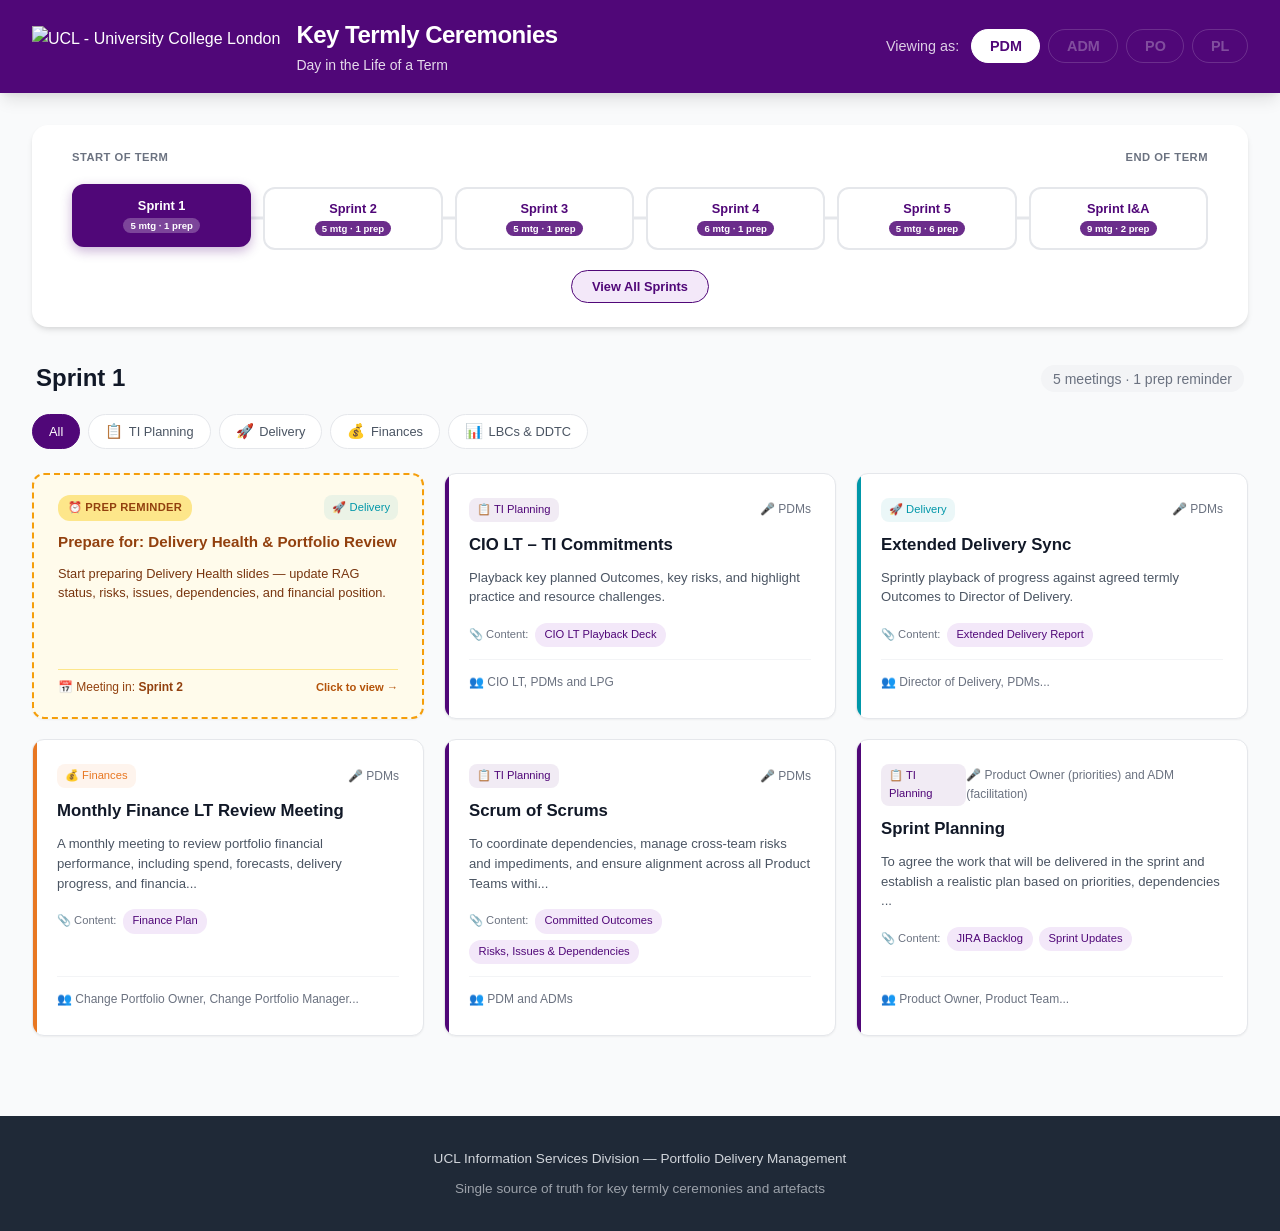
==== index.html @ 248b981a "Add files via upload" ====
<!DOCTYPE html>
<html lang="en">
<head>
    <meta charset="UTF-8">
    <meta name="viewport" content="width=device-width, initial-scale=1.0">
    <title>Key Termly Ceremonies — Day in the Life of a Term | UCL ISD</title>
    <meta name="description" content="A reference guide for Portfolio Delivery Managers at UCL, showing all key termly ceremonies, meetings, artefacts, and their schedule across sprints.">
    <link rel="stylesheet" href="styles.css">
</head>
<body>
    <!-- Skip Navigation Link (for keyboard/screen reader users) -->
    <a href="#main-content" class="skip-link">Skip to main content</a>

    <!-- Header -->
    <header class="site-header" role="banner">
        <div class="header-content">
            <div class="header-left">
                <div class="header-brand">
                    <img src="Images/ucl-logo-white.png" alt="UCL - University College London" class="ucl-logo" />
                    <div class="header-titles">
                        <h1 class="site-title">Key Termly Ceremonies</h1>
                        <p class="site-subtitle">Day in the Life of a Term</p>
                    </div>
                </div>
            </div>
            <div class="header-right">
                <nav class="persona-selector" aria-label="Role selector">
                    <span class="persona-label" id="persona-label">Viewing as:</span>
                    <div class="persona-badges" role="group" aria-labelledby="persona-label">
                        <button class="persona-badge active" data-persona="pdm" aria-pressed="true" aria-label="Portfolio Delivery Manager (active)">PDM</button>
                        <button class="persona-badge disabled" data-persona="adm" aria-disabled="true" aria-label="Agile Delivery Manager - Coming Soon" title="Coming Soon">ADM</button>
                        <button class="persona-badge disabled" data-persona="po" aria-disabled="true" aria-label="Product Owner - Coming Soon" title="Coming Soon">PO</button>
                        <button class="persona-badge disabled" data-persona="pl" aria-disabled="true" aria-label="Portfolio Lead - Coming Soon" title="Coming Soon">PL</button>
                    </div>
                </nav>
            </div>
        </div>
    </header>

    <!-- Main Content -->
    <main class="main-content" id="main-content" role="main">
        <!-- Timeline Section -->
        <section class="timeline-section" aria-label="Sprint timeline navigation">
            <p class="sr-only">Select a sprint to view its ceremonies. Each sprint card shows the number of meetings in that sprint.</p>
            <div class="timeline-header">
                <span class="timeline-label-start">Start of Term</span>
                <span class="timeline-label-end">End of Term</span>
            </div>
            <div class="timeline-track" role="toolbar" aria-label="Sprint selection">
                <div class="timeline-connector" aria-hidden="true"></div>
                <div class="timeline-cards">
                    <button class="sprint-card active" data-sprint="sprint-1" aria-label="Sprint 1, currently selected" aria-pressed="true">
                        <span class="sprint-card-name">Sprint 1</span>
                        <span class="sprint-card-count" data-sprint-count="sprint-1"></span>
                    </button>
                    <button class="sprint-card" data-sprint="sprint-2" aria-label="Sprint 2" aria-pressed="false">
                        <span class="sprint-card-name">Sprint 2</span>
                        <span class="sprint-card-count" data-sprint-count="sprint-2"></span>
                    </button>
                    <button class="sprint-card" data-sprint="sprint-3" aria-label="Sprint 3" aria-pressed="false">
                        <span class="sprint-card-name">Sprint 3</span>
                        <span class="sprint-card-count" data-sprint-count="sprint-3"></span>
                    </button>
                    <button class="sprint-card" data-sprint="sprint-4" aria-label="Sprint 4" aria-pressed="false">
                        <span class="sprint-card-name">Sprint 4</span>
                        <span class="sprint-card-count" data-sprint-count="sprint-4"></span>
                    </button>
                    <button class="sprint-card" data-sprint="sprint-5" aria-label="Sprint 5" aria-pressed="false">
                        <span class="sprint-card-name">Sprint 5</span>
                        <span class="sprint-card-count" data-sprint-count="sprint-5"></span>
                    </button>
                    <button class="sprint-card" data-sprint="sprint-6-ia" aria-label="Sprint I&A" aria-pressed="false">
                        <span class="sprint-card-name">Sprint I&A</span>
                        <span class="sprint-card-count" data-sprint-count="sprint-6-ia"></span>
                    </button>
                </div>
            </div>
            <div class="view-all-container">
                <button class="view-all-btn" id="viewAllBtn" aria-pressed="false" aria-label="View all sprints together">View All Sprints</button>
            </div>
        </section>

        <!-- Sprint Header -->
        <section class="sprint-header" id="sprintHeader" aria-live="polite">
            <h2 class="sprint-title" id="sprintTitle">Sprint 1</h2>
            <div class="sprint-meta">
                <span class="sprint-count" id="sprintCount" aria-live="polite"></span>
            </div>
        </section>

        <!-- Category Filter -->
        <section class="category-filter" aria-label="Filter meetings by category" role="toolbar">
            <button class="filter-btn active" data-category="all" aria-pressed="true">All</button>
            <button class="filter-btn" data-category="ti-planning" aria-pressed="false">
                <span class="filter-icon" aria-hidden="true">📋</span> TI Planning
            </button>
            <button class="filter-btn" data-category="delivery" aria-pressed="false">
                <span class="filter-icon" aria-hidden="true">🚀</span> Delivery
            </button>
            <button class="filter-btn" data-category="finances" aria-pressed="false">
                <span class="filter-icon" aria-hidden="true">💰</span> Finances
            </button>
            <button class="filter-btn" data-category="lbcs-ddtc" aria-pressed="false">
                <span class="filter-icon" aria-hidden="true">📊</span> LBCs & DDTC
            </button>
        </section>

        <!-- Meetings Grid -->
        <section class="meetings-grid" id="meetingsGrid" aria-label="List of ceremonies" aria-live="polite">
            <!-- Populated by JavaScript -->
        </section>

        <!-- Meeting Detail Panel (Modal) -->
        <div class="detail-overlay" id="detailOverlay" role="dialog" aria-modal="true" aria-labelledby="detailTitle">
            <div class="detail-panel" id="detailPanel">
                <button class="detail-close" id="detailClose" aria-label="Close meeting details">&times;</button>
                <div class="detail-header">
                    <span class="detail-category-badge" id="detailCategoryBadge"></span>
                    <span class="detail-sprint-badge" id="detailSprintBadge"></span>
                </div>
                <h2 class="detail-title" id="detailTitle"></h2>
                
                <div class="detail-sections">
                    <div class="detail-section">
                        <h3><span class="section-icon" aria-hidden="true">🎤</span> Presenter</h3>
                        <p id="detailPresenter"></p>
                    </div>

                    <div class="detail-section">
                        <h3><span class="section-icon" aria-hidden="true">🎯</span> Why</h3>
                        <p id="detailWhy"></p>
                        <div class="outcome-box" id="detailOutcomeBox">
                            <strong>Outcome:</strong>
                            <p id="detailOutcome"></p>
                        </div>
                    </div>

                    <div class="detail-section" id="contentSection">
                        <h3><span class="section-icon" aria-hidden="true">📎</span> Content</h3>
                        <p class="content-instructions">Click an artefact below to view its description and example screenshot.</p>
                        <div class="content-links" id="detailContent" role="group" aria-label="Artefacts for this meeting"></div>
                        <div class="content-preview" id="contentPreview" aria-live="polite"></div>
                    </div>

                    <div class="detail-section">
                        <h3><span class="section-icon" aria-hidden="true">👥</span> Who</h3>
                        <div id="detailAttendees"></div>
                    </div>
                </div>
            </div>
        </div>

        <!-- Image Lightbox (full-screen zoom) -->
        <div class="lightbox-overlay" id="lightboxOverlay" role="dialog" aria-modal="true" aria-label="Enlarged artefact image">
            <button class="lightbox-close" id="lightboxClose" aria-label="Close enlarged image">&times;</button>
            <img class="lightbox-image" id="lightboxImage" alt="" />
        </div>
    </main>

    <!-- Footer -->
    <footer class="site-footer" role="contentinfo">
        <div class="footer-content">
            <p>UCL Information Services Division — Portfolio Delivery Management</p>
            <p class="footer-note">Single source of truth for key termly ceremonies and artefacts</p>
        </div>
    </footer>

    <script src="data.js"></script>
    <script src="app.js"></script>
</body>
</html>
---- styles.css ----
/* ========== CSS VARIABLES (UCL Branding) ========== */
:root {
    --ucl-purple: #500778;
    --ucl-purple-light: #6B2D8B;
    --ucl-purple-lighter: #F3E8F9;
    --ucl-purple-bg: #FAF5FC;
    --ucl-teal: #0097A9;
    --ucl-orange: #E87722;
    --ucl-red: #8C1515;
    --ucl-green: #2E7D32;
    --white: #FFFFFF;
    --gray-50: #F9FAFB;
    --gray-100: #F3F4F6;
    --gray-200: #E5E7EB;
    --gray-300: #D1D5DB;
    --gray-400: #9CA3AF;
    --gray-500: #6B7280;
    --gray-600: #4B5563;
    --gray-700: #374151;
    --gray-800: #1F2937;
    --gray-900: #111827;
    --shadow-sm: 0 1px 2px rgba(0,0,0,0.05);
    --shadow-md: 0 4px 6px -1px rgba(0,0,0,0.1), 0 2px 4px -1px rgba(0,0,0,0.06);
    --shadow-lg: 0 10px 15px -3px rgba(0,0,0,0.1), 0 4px 6px -2px rgba(0,0,0,0.05);
    --shadow-xl: 0 20px 25px -5px rgba(0,0,0,0.1), 0 10px 10px -5px rgba(0,0,0,0.04);
    --radius-sm: 6px;
    --radius-md: 8px;
    --radius-lg: 12px;
    --radius-xl: 16px;
    --transition: 0.2s ease;
}

/* ========== RESET & BASE ========== */
*, *::before, *::after {
    box-sizing: border-box;
    margin: 0;
    padding: 0;
}

html {
    scroll-behavior: smooth;
}

body {
    font-family: -apple-system, BlinkMacSystemFont, 'Segoe UI', Roboto, 'Helvetica Neue', Arial, sans-serif;
    background: var(--gray-50);
    color: var(--gray-800);
    line-height: 1.6;
    min-height: 100vh;
}

/* ========== ACCESSIBILITY ========== */
/* Skip navigation link */
.skip-link {
    position: absolute;
    top: -100px;
    left: 0;
    background: var(--ucl-purple);
    color: var(--white);
    padding: 0.75rem 1.5rem;
    z-index: 10000;
    font-weight: 600;
    text-decoration: none;
    border-radius: 0 0 var(--radius-md) 0;
}

.skip-link:focus {
    top: 0;
}

/* Screen reader only text */
.sr-only {
    position: absolute;
    width: 1px;
    height: 1px;
    padding: 0;
    margin: -1px;
    overflow: hidden;
    clip: rect(0, 0, 0, 0);
    white-space: nowrap;
    border-width: 0;
}

/* Reduced motion preference */
@media (prefers-reduced-motion: reduce) {
    *, *::before, *::after {
        animation-duration: 0.01ms !important;
        animation-iteration-count: 1 !important;
        transition-duration: 0.01ms !important;
        scroll-behavior: auto !important;
    }
}

/* High contrast mode support */
@media (forced-colors: active) {
    .sprint-card.active {
        border: 3px solid ButtonText;
    }
    
    .meeting-card::before {
        forced-color-adjust: none;
    }
    
    .filter-btn.active {
        border: 2px solid ButtonText;
    }
}

/* Content instructions for artefacts */
.content-instructions {
    font-size: 0.75rem;
    color: var(--gray-500);
    font-style: italic;
    margin-bottom: 0.5rem;
}

/* ========== HEADER ========== */
.site-header {
    background: var(--ucl-purple);
    color: var(--white);
    padding: 1rem 2rem;
    position: sticky;
    top: 0;
    z-index: 100;
    box-shadow: var(--shadow-lg);
}

.header-content {
    max-width: 1400px;
    margin: 0 auto;
    display: flex;
    justify-content: space-between;
    align-items: center;
    flex-wrap: wrap;
    gap: 1rem;
}

.site-title {
    font-size: 1.5rem;
    font-weight: 700;
    letter-spacing: -0.5px;
}

.site-subtitle {
    font-size: 0.875rem;
    opacity: 0.85;
    font-weight: 400;
}

.header-brand {
    display: flex;
    align-items: center;
    gap: 1rem;
}

.ucl-logo {
    height: 40px;
    width: auto;
}

.header-titles {
    display: flex;
    flex-direction: column;
}

.persona-selector {
    display: flex;
    align-items: center;
    gap: 0.75rem;
}

.persona-label {
    font-size: 0.9rem;
    opacity: 0.8;
}

.persona-badges {
    display: flex;
    gap: 0.5rem;
}

.persona-badge {
    padding: 0.5rem 1.1rem;
    border-radius: 24px;
    border: 1.5px solid rgba(255,255,255,0.4);
    background: transparent;
    color: rgba(255,255,255,0.7);
    font-size: 0.9rem;
    font-weight: 600;
    cursor: pointer;
    transition: var(--transition);
}

.persona-badge.active {
    background: var(--white);
    color: var(--ucl-purple);
    border-color: var(--white);
}

.persona-badge.disabled {
    opacity: 0.4;
    cursor: not-allowed;
}

/* ========== MAIN CONTENT ========== */
.main-content {
    max-width: 1400px;
    margin: 0 auto;
    padding: 2rem;
}

/* ========== TIMELINE ========== */
.timeline-section {
    background: var(--white);
    border-radius: var(--radius-xl);
    padding: 1.5rem 2rem 1.5rem;
    margin-bottom: 2rem;
    box-shadow: var(--shadow-md);
}

.timeline-header {
    display: flex;
    justify-content: space-between;
    margin-bottom: 1.25rem;
    padding: 0 0.5rem;
}

.timeline-label-start,
.timeline-label-end {
    font-size: 0.7rem;
    color: var(--gray-500);
    font-weight: 600;
    text-transform: uppercase;
    letter-spacing: 0.5px;
}

.timeline-track {
    position: relative;
    padding: 0 0.5rem;
}

.timeline-connector {
    position: absolute;
    top: 50%;
    left: 2rem;
    right: 2rem;
    height: 3px;
    background: var(--gray-200);
    transform: translateY(-50%);
    z-index: 1;
    border-radius: 2px;
}

.timeline-cards {
    position: relative;
    display: flex;
    justify-content: space-between;
    gap: 0.75rem;
    z-index: 2;
}

.sprint-card {
    display: flex;
    flex-direction: column;
    align-items: center;
    gap: 0.3rem;
    padding: 0.75rem 1rem;
    background: var(--white);
    border: 2px solid var(--gray-200);
    border-radius: var(--radius-lg);
    cursor: pointer;
    transition: all 0.25s ease;
    flex: 1;
    min-width: 0;
    position: relative;
}

.sprint-card:hover {
    border-color: var(--ucl-purple);
    background: var(--ucl-purple-lighter);
    transform: translateY(-2px);
    box-shadow: var(--shadow-md);
}

.sprint-card:focus-visible {
    outline: 3px solid var(--ucl-purple);
    outline-offset: 2px;
    border-color: var(--ucl-purple);
}

.sprint-card.active {
    background: var(--ucl-purple);
    border-color: var(--ucl-purple);
    transform: translateY(-3px);
    box-shadow: 0 4px 12px rgba(80, 7, 120, 0.3);
}

.sprint-card-name {
    font-size: 0.8rem;
    font-weight: 700;
    color: var(--ucl-purple);
    text-align: center;
}

.sprint-card.active .sprint-card-name {
    color: var(--white);
}

.sprint-card-count {
    font-size: 0.6rem;
    font-weight: 600;
    color: var(--white);
    background: var(--ucl-purple-light);
    padding: 0.15rem 0.45rem;
    border-radius: 10px;
    min-width: 1.4rem;
    text-align: center;
}

.sprint-card.active .sprint-card-count {
    background: rgba(255, 255, 255, 0.25);
    color: var(--white);
}

.view-all-container {
    display: flex;
    justify-content: center;
    margin-top: 1.25rem;
}

.view-all-btn {
    padding: 0.5rem 1.25rem;
    background: var(--ucl-purple-lighter);
    color: var(--ucl-purple);
    border: 1.5px solid var(--ucl-purple);
    border-radius: 20px;
    font-size: 0.8rem;
    font-weight: 600;
    cursor: pointer;
    transition: var(--transition);
}

.view-all-btn:hover {
    background: var(--ucl-purple);
    color: var(--white);
}

.view-all-btn.active {
    background: var(--ucl-purple);
    color: var(--white);
}

.view-all-btn:focus-visible {
    outline: 3px solid var(--ucl-purple);
    outline-offset: 2px;
}

/* ========== SPRINT HEADER ========== */
.sprint-header {
    display: flex;
    justify-content: space-between;
    align-items: center;
    margin-bottom: 1rem;
    padding: 0 0.25rem;
}

.sprint-title {
    font-size: 1.5rem;
    font-weight: 700;
    color: var(--gray-900);
}

.sprint-count {
    font-size: 0.875rem;
    color: var(--gray-500);
    background: var(--gray-100);
    padding: 0.35rem 0.75rem;
    border-radius: 20px;
}

/* ========== CATEGORY FILTER ========== */
.category-filter {
    display: flex;
    gap: 0.5rem;
    margin-bottom: 1.5rem;
    flex-wrap: wrap;
}

.filter-btn {
    padding: 0.5rem 1rem;
    border: 1.5px solid var(--gray-200);
    background: var(--white);
    border-radius: 20px;
    font-size: 0.8rem;
    font-weight: 500;
    color: var(--gray-600);
    cursor: pointer;
    transition: var(--transition);
    display: flex;
    align-items: center;
    gap: 0.35rem;
}

.filter-btn:hover {
    border-color: var(--ucl-purple);
    color: var(--ucl-purple);
}

.filter-btn.active {
    background: var(--ucl-purple);
    color: var(--white);
    border-color: var(--ucl-purple);
}

.filter-icon {
    font-size: 0.9rem;
}

/* ========== MEETINGS GRID ========== */
.meetings-grid {
    display: grid;
    grid-template-columns: repeat(auto-fill, minmax(380px, 1fr));
    gap: 1.25rem;
    margin-bottom: 3rem;
}

.meeting-card {
    background: var(--white);
    border-radius: var(--radius-lg);
    padding: 1.5rem;
    box-shadow: var(--shadow-sm);
    border: 1px solid var(--gray-200);
    cursor: pointer;
    transition: var(--transition);
    display: flex;
    flex-direction: column;
    gap: 0.75rem;
    position: relative;
    overflow: hidden;
}

.meeting-card::before {
    content: '';
    position: absolute;
    top: 0;
    left: 0;
    width: 4px;
    height: 100%;
    border-radius: 4px 0 0 4px;
}

.meeting-card[data-category="ti-planning"]::before { background: var(--ucl-purple); }
.meeting-card[data-category="delivery"]::before { background: var(--ucl-teal); }
.meeting-card[data-category="finances"]::before { background: var(--ucl-orange); }
.meeting-card[data-category="lbcs-ddtc"]::before { background: var(--ucl-red); }

.meeting-card:hover {
    box-shadow: var(--shadow-lg);
    transform: translateY(-2px);
    border-color: var(--gray-300);
}

.meeting-card:focus-visible {
    outline: 3px solid var(--ucl-purple);
    outline-offset: 2px;
    box-shadow: var(--shadow-lg);
}

.card-top {
    display: flex;
    justify-content: space-between;
    align-items: center;
}

.card-category {
    font-size: 0.7rem;
    font-weight: 500;
    padding: 0.2rem 0.5rem;
    border-radius: 8px;
}

.card-category[data-category="ti-planning"] {
    background: rgba(80, 7, 120, 0.08);
    color: var(--ucl-purple);
}
.card-category[data-category="delivery"] {
    background: rgba(0, 151, 169, 0.08);
    color: var(--ucl-teal);
}
.card-category[data-category="finances"] {
    background: rgba(232, 119, 34, 0.08);
    color: var(--ucl-orange);
}
.card-category[data-category="lbcs-ddtc"] {
    background: rgba(140, 21, 21, 0.08);
    color: var(--ucl-red);
}

.card-presenter {
    font-size: 0.75rem;
    color: var(--gray-500);
    font-weight: 500;
}

.card-title {
    font-size: 1.05rem;
    font-weight: 600;
    color: var(--gray-900);
    line-height: 1.3;
}

.card-why {
    font-size: 0.82rem;
    color: var(--gray-600);
    line-height: 1.5;
}

.card-content-row {
    display: flex;
    flex-wrap: wrap;
    align-items: center;
    gap: 0.4rem;
    padding-top: 0.25rem;
}

.card-content-label {
    font-size: 0.7rem;
    color: var(--gray-500);
    font-weight: 500;
}

.card-content-pill {
    font-size: 0.7rem;
    padding: 0.2rem 0.6rem;
    background: var(--ucl-purple-lighter);
    color: var(--ucl-purple);
    border-radius: 12px;
    font-weight: 500;
}

.card-footer {
    margin-top: auto;
    padding-top: 0.5rem;
    border-top: 1px solid var(--gray-100);
}

.card-who {
    font-size: 0.75rem;
    color: var(--gray-500);
}

/* ========== PREP REMINDER CARDS ========== */
.prep-reminder-card {
    background: #FFFBEB;
    border-radius: var(--radius-lg);
    padding: 1.25rem 1.5rem;
    box-shadow: var(--shadow-sm);
    border: 2px dashed #F59E0B;
    cursor: pointer;
    transition: var(--transition);
    display: flex;
    flex-direction: column;
    gap: 0.6rem;
}

.prep-reminder-card:hover {
    box-shadow: var(--shadow-lg);
    transform: translateY(-2px);
    border-color: #D97706;
    background: #FEF3C7;
}

.prep-reminder-card:focus-visible {
    outline: 3px solid #F59E0B;
    outline-offset: 2px;
}

.prep-reminder-header {
    display: flex;
    justify-content: space-between;
    align-items: center;
}

.prep-reminder-badge {
    font-size: 0.7rem;
    font-weight: 700;
    color: #92400E;
    background: #FDE68A;
    padding: 0.25rem 0.6rem;
    border-radius: 12px;
    text-transform: uppercase;
    letter-spacing: 0.3px;
}

.prep-reminder-title {
    font-size: 0.95rem;
    font-weight: 600;
    color: #92400E;
}

.prep-reminder-message {
    font-size: 0.8rem;
    color: #78350F;
    line-height: 1.5;
}

.prep-reminder-footer {
    display: flex;
    justify-content: space-between;
    align-items: center;
    padding-top: 0.5rem;
    border-top: 1px solid #FDE68A;
    margin-top: auto;
}

.prep-reminder-meeting-sprint {
    font-size: 0.75rem;
    color: #92400E;
}

.prep-reminder-action {
    font-size: 0.7rem;
    font-weight: 600;
    color: #B45309;
}

/* ========== EMPTY STATE ========== */
.empty-state {
    grid-column: 1 / -1;
    text-align: center;
    padding: 3rem;
    color: var(--gray-500);
}

.empty-state-icon {
    font-size: 3rem;
    margin-bottom: 1rem;
}

.empty-state-text {
    font-size: 1rem;
    font-weight: 500;
}

/* ========== DETAIL PANEL (MODAL) ========== */
.detail-overlay {
    position: fixed;
    top: 0;
    left: 0;
    width: 100%;
    height: 100%;
    background: rgba(0, 0, 0, 0.5);
    z-index: 1000;
    display: none;
    align-items: center;
    justify-content: center;
    padding: 2rem;
    opacity: 0;
    transition: opacity 0.3s ease;
}

.detail-overlay.visible {
    display: flex;
    opacity: 1;
}

.detail-panel {
    background: var(--white);
    border-radius: var(--radius-xl);
    width: 100%;
    max-width: 700px;
    max-height: 85vh;
    overflow-y: auto;
    padding: 2rem;
    position: relative;
    box-shadow: var(--shadow-xl);
    animation: slideUp 0.3s ease;
}

/* Artefact panel removed - now inline */

@keyframes slideUp {
    from {
        transform: translateY(20px);
        opacity: 0;
    }
    to {
        transform: translateY(0);
        opacity: 1;
    }
}

.detail-close {
    position: absolute;
    top: 1rem;
    right: 1rem;
    width: 36px;
    height: 36px;
    border-radius: 50%;
    border: none;
    background: var(--gray-100);
    color: var(--gray-600);
    font-size: 1.5rem;
    cursor: pointer;
    display: flex;
    align-items: center;
    justify-content: center;
    transition: var(--transition);
}

.detail-close:hover {
    background: var(--gray-200);
    color: var(--gray-800);
}

.detail-header {
    display: flex;
    gap: 0.5rem;
    margin-bottom: 0.75rem;
    flex-wrap: wrap;
}

.detail-category-badge,
.detail-sprint-badge {
    padding: 0.3rem 0.75rem;
    border-radius: 12px;
    font-size: 0.7rem;
    font-weight: 600;
}

.detail-sprint-badge {
    background: var(--gray-100);
    color: var(--gray-600);
}

/* Artefact badge removed - now inline */

.detail-title {
    font-size: 1.5rem;
    font-weight: 700;
    color: var(--gray-900);
    margin-bottom: 1.5rem;
    padding-right: 2rem;
}

.detail-sections {
    display: flex;
    flex-direction: column;
    gap: 1.5rem;
}

.detail-section h3 {
    font-size: 0.85rem;
    font-weight: 600;
    color: var(--gray-500);
    text-transform: uppercase;
    letter-spacing: 0.5px;
    margin-bottom: 0.5rem;
    display: flex;
    align-items: center;
    gap: 0.4rem;
}

.section-icon {
    font-size: 1rem;
}

.detail-section p {
    font-size: 0.9rem;
    color: var(--gray-700);
    line-height: 1.7;
}

.outcome-box {
    margin-top: 0.75rem;
    padding: 0.75rem 1rem;
    background: var(--gray-50);
    border-left: 3px solid var(--ucl-purple);
    border-radius: 0 var(--radius-sm) var(--radius-sm) 0;
}

.outcome-box strong {
    font-size: 0.8rem;
    color: var(--ucl-purple);
    text-transform: uppercase;
    letter-spacing: 0.3px;
}

.outcome-box p {
    margin-top: 0.25rem;
    font-size: 0.85rem;
}

/* Content links (artefacts) */
.content-links {
    display: flex;
    flex-direction: column;
    gap: 0.5rem;
}

.content-link {
    display: inline-flex;
    align-items: center;
    gap: 0.4rem;
    padding: 0.6rem 1rem;
    background: var(--ucl-purple-lighter);
    border: 1.5px solid rgba(80, 7, 120, 0.2);
    border-radius: var(--radius-md);
    font-size: 0.85rem;
    color: var(--ucl-purple);
    font-weight: 500;
    cursor: pointer;
    transition: var(--transition);
    text-decoration: none;
}

.content-link:hover {
    background: var(--ucl-purple);
    color: var(--white);
    border-color: var(--ucl-purple);
}

.content-link.expanded {
    background: var(--ucl-purple);
    color: var(--white);
    border-color: var(--ucl-purple);
}

/* Inline artefact preview */
.content-preview {
    margin-top: 0.75rem;
}

.artefact-inline-preview {
    background: var(--gray-50);
    border: 1px solid var(--gray-200);
    border-radius: var(--radius-md);
    padding: 1rem;
    animation: slideDown 0.2s ease;
}

@keyframes slideDown {
    from { opacity: 0; transform: translateY(-8px); }
    to { opacity: 1; transform: translateY(0); }
}

.preview-title {
    font-size: 0.9rem;
    font-weight: 600;
    color: var(--gray-800);
    margin-bottom: 0.5rem;
}

.preview-description {
    font-size: 0.8rem;
    color: var(--gray-600);
    line-height: 1.5;
    margin-bottom: 0.75rem;
}

.preview-screenshots {
    display: flex;
    flex-direction: column;
    gap: 0.5rem;
}

.preview-screenshot-item {
    border: 1px solid var(--gray-200);
    border-radius: var(--radius-sm);
    overflow: hidden;
    cursor: pointer;
    transition: var(--transition);
}

.preview-screenshot-item:hover {
    box-shadow: var(--shadow-md);
    border-color: var(--ucl-purple);
}

.preview-screenshot-img {
    width: 100%;
    height: auto;
    display: block;
}

.screenshot-hint {
    text-align: center;
    font-size: 0.7rem;
    color: var(--gray-400);
    padding: 0.4rem;
    margin: 0;
}

/* Attendees */
.attendees-list {
    display: flex;
    flex-wrap: wrap;
    gap: 0.4rem;
}

.attendee-tag {
    padding: 0.3rem 0.7rem;
    background: var(--gray-100);
    border-radius: 16px;
    font-size: 0.8rem;
    color: var(--gray-700);
}

/* Back to meeting button - REMOVED (artefacts now inline) */

/* Screenshot gallery in artefact panel - REMOVED (now inline) */

/* Lightbox (full-screen image zoom) */
.lightbox-overlay {
    position: fixed;
    top: 0;
    left: 0;
    width: 100%;
    height: 100%;
    background: rgba(0, 0, 0, 0.9);
    z-index: 2000;
    display: none;
    align-items: center;
    justify-content: center;
    padding: 2rem;
    cursor: pointer;
}

.lightbox-overlay.visible {
    display: flex;
}

.lightbox-image {
    max-width: 95%;
    max-height: 90vh;
    object-fit: contain;
    border-radius: var(--radius-md);
    box-shadow: 0 0 40px rgba(0,0,0,0.5);
    animation: lightboxZoom 0.3s ease;
}

@keyframes lightboxZoom {
    from {
        transform: scale(0.8);
        opacity: 0;
    }
    to {
        transform: scale(1);
        opacity: 1;
    }
}

.lightbox-close {
    position: absolute;
    top: 1.5rem;
    right: 1.5rem;
    width: 44px;
    height: 44px;
    border-radius: 50%;
    border: none;
    background: rgba(255,255,255,0.15);
    color: var(--white);
    font-size: 2rem;
    cursor: pointer;
    display: flex;
    align-items: center;
    justify-content: center;
    transition: var(--transition);
    z-index: 2001;
}

.lightbox-close:hover {
    background: rgba(255,255,255,0.3);
}

/* ========== FOOTER ========== */
.site-footer {
    background: var(--gray-800);
    color: var(--gray-300);
    padding: 2rem;
    text-align: center;
}

.footer-content p {
    font-size: 0.85rem;
}

.footer-note {
    font-size: 0.75rem;
    opacity: 0.7;
    margin-top: 0.5rem;
}

/* ========== RESPONSIVE ========== */
@media (max-width: 768px) {
    .header-content {
        flex-direction: column;
        align-items: flex-start;
    }

    .main-content {
        padding: 1rem;
    }

    .timeline-section {
        padding: 1.25rem 1rem;
    }

    .timeline-cards {
        flex-wrap: wrap;
        gap: 0.5rem;
    }

    .sprint-card {
        flex: 0 0 calc(33.33% - 0.5rem);
        padding: 0.6rem 0.5rem;
    }

    .sprint-card-number {
        font-size: 0.95rem;
    }

    .sprint-card-name {
        font-size: 0.55rem;
    }

    .timeline-connector {
        display: none;
    }

    .meetings-grid {
        grid-template-columns: 1fr;
    }

    .category-filter {
        overflow-x: auto;
        flex-wrap: nowrap;
        padding-bottom: 0.5rem;
    }

    .filter-btn {
        white-space: nowrap;
    }

    .detail-overlay {
        padding: 1rem;
    }

    .detail-panel {
        padding: 1.5rem;
        max-height: 90vh;
    }

    .detail-title {
        font-size: 1.25rem;
    }

    .sprint-header {
        flex-direction: column;
        align-items: flex-start;
        gap: 0.5rem;
    }

    .view-all-btn {
        width: 100%;
    }
}

@media (max-width: 480px) {
    .sprint-card {
        flex: 0 0 calc(33.33% - 0.35rem);
        padding: 0.5rem 0.35rem;
    }

    .sprint-card-count {
        display: none;
    }
}
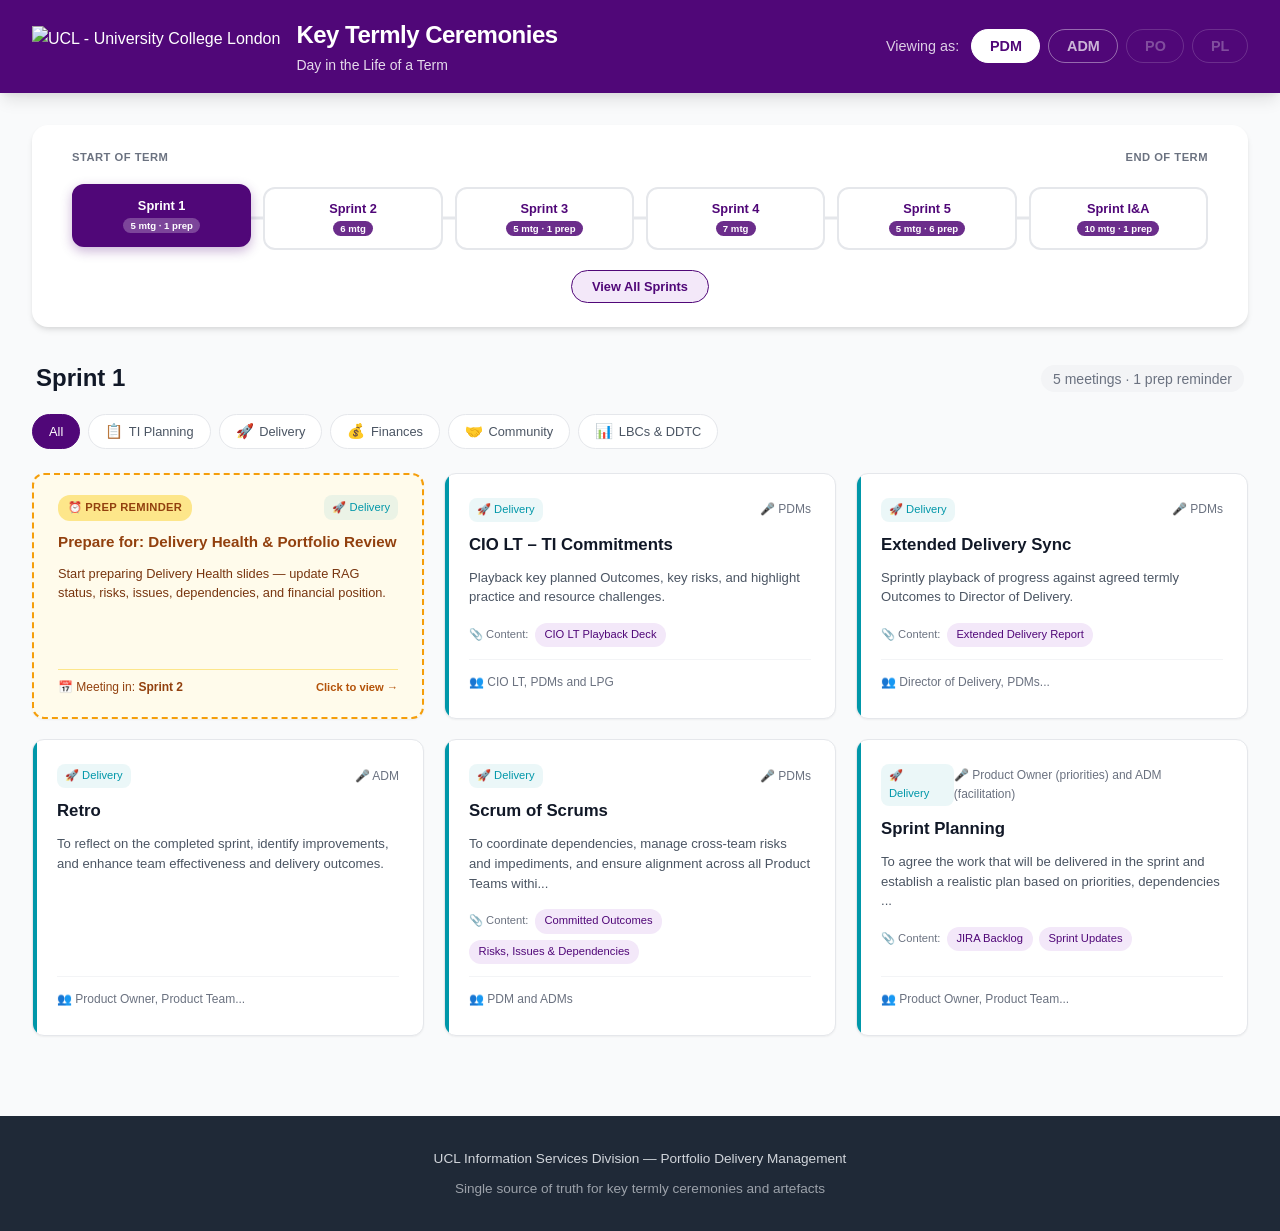
==== commit 672ac4a6: "Add files via upload" ====
--- a/index.html
+++ b/index.html
@@ -27,8 +27,8 @@
                 <nav class="persona-selector" aria-label="Role selector">
                     <span class="persona-label" id="persona-label">Viewing as:</span>
                     <div class="persona-badges" role="group" aria-labelledby="persona-label">
-                        <button class="persona-badge active" data-persona="pdm" aria-pressed="true" aria-label="Portfolio Delivery Manager (active)">PDM</button>
-                        <button class="persona-badge disabled" data-persona="adm" aria-disabled="true" aria-label="Agile Delivery Manager - Coming Soon" title="Coming Soon">ADM</button>
+                        <button class="persona-badge active" data-persona="pdm" aria-pressed="true" aria-label="View as Portfolio Delivery Manager">PDM</button>
+                        <button class="persona-badge" data-persona="adm" aria-pressed="false" aria-label="View as Agile Delivery Manager">ADM</button>
                         <button class="persona-badge disabled" data-persona="po" aria-disabled="true" aria-label="Product Owner - Coming Soon" title="Coming Soon">PO</button>
                         <button class="persona-badge disabled" data-persona="pl" aria-disabled="true" aria-label="Portfolio Lead - Coming Soon" title="Coming Soon">PL</button>
                     </div>
@@ -100,6 +100,9 @@
             <button class="filter-btn" data-category="finances" aria-pressed="false">
                 <span class="filter-icon" aria-hidden="true">💰</span> Finances
             </button>
+            <button class="filter-btn" data-category="community" aria-pressed="false">
+                <span class="filter-icon" aria-hidden="true">🤝</span> Community
+            </button>
             <button class="filter-btn" data-category="lbcs-ddtc" aria-pressed="false">
                 <span class="filter-icon" aria-hidden="true">📊</span> LBCs & DDTC
             </button>
@@ -146,6 +149,11 @@
                         <h3><span class="section-icon" aria-hidden="true">👥</span> Who</h3>
                         <div id="detailAttendees"></div>
                     </div>
+
+                    <div class="detail-section" id="responsibilitiesSection">
+                        <h3><span class="section-icon" aria-hidden="true">✅</span> Key Responsibilities</h3>
+                        <ul id="detailResponsibilities"></ul>
+                    </div>
                 </div>
             </div>
         </div>
--- a/styles.css
+++ b/styles.css
@@ -202,6 +202,21 @@
     cursor: not-allowed;
 }
 
+.persona-badge:not(.disabled):hover {
+    background: rgba(255, 255, 255, 0.15);
+    color: var(--white);
+}
+
+.persona-badge.active:hover {
+    background: var(--white);
+    color: var(--ucl-purple);
+}
+
+.persona-badge:focus-visible {
+    outline: 3px solid var(--white);
+    outline-offset: 2px;
+}
+
 /* ========== MAIN CONTENT ========== */
 .main-content {
     max-width: 1400px;
@@ -452,6 +467,7 @@
 .meeting-card[data-category="ti-planning"]::before { background: var(--ucl-purple); }
 .meeting-card[data-category="delivery"]::before { background: var(--ucl-teal); }
 .meeting-card[data-category="finances"]::before { background: var(--ucl-orange); }
+.meeting-card[data-category="community"]::before { background: #00847C; }
 .meeting-card[data-category="lbcs-ddtc"]::before { background: var(--ucl-red); }
 
 .meeting-card:hover {
@@ -490,6 +506,10 @@
 .card-category[data-category="finances"] {
     background: rgba(232, 119, 34, 0.08);
     color: var(--ucl-orange);
+}
+.card-category[data-category="community"] {
+    background: rgba(0, 132, 124, 0.08);
+    color: #00847C;
 }
 .card-category[data-category="lbcs-ddtc"] {
     background: rgba(140, 21, 21, 0.08);
@@ -791,6 +811,30 @@
     font-size: 0.85rem;
 }
 
+/* Key responsibilities list */
+#detailResponsibilities {
+    list-style: none;
+    padding: 0;
+    margin: 0;
+}
+
+#detailResponsibilities li {
+    font-size: 0.9rem;
+    color: var(--gray-700);
+    padding: 0.35rem 0;
+    padding-left: 1.5rem;
+    position: relative;
+    line-height: 1.5;
+}
+
+#detailResponsibilities li::before {
+    content: '✓';
+    position: absolute;
+    left: 0;
+    color: var(--ucl-green);
+    font-weight: 700;
+}
+
 /* Content links (artefacts) */
 .content-links {
     display: flex;
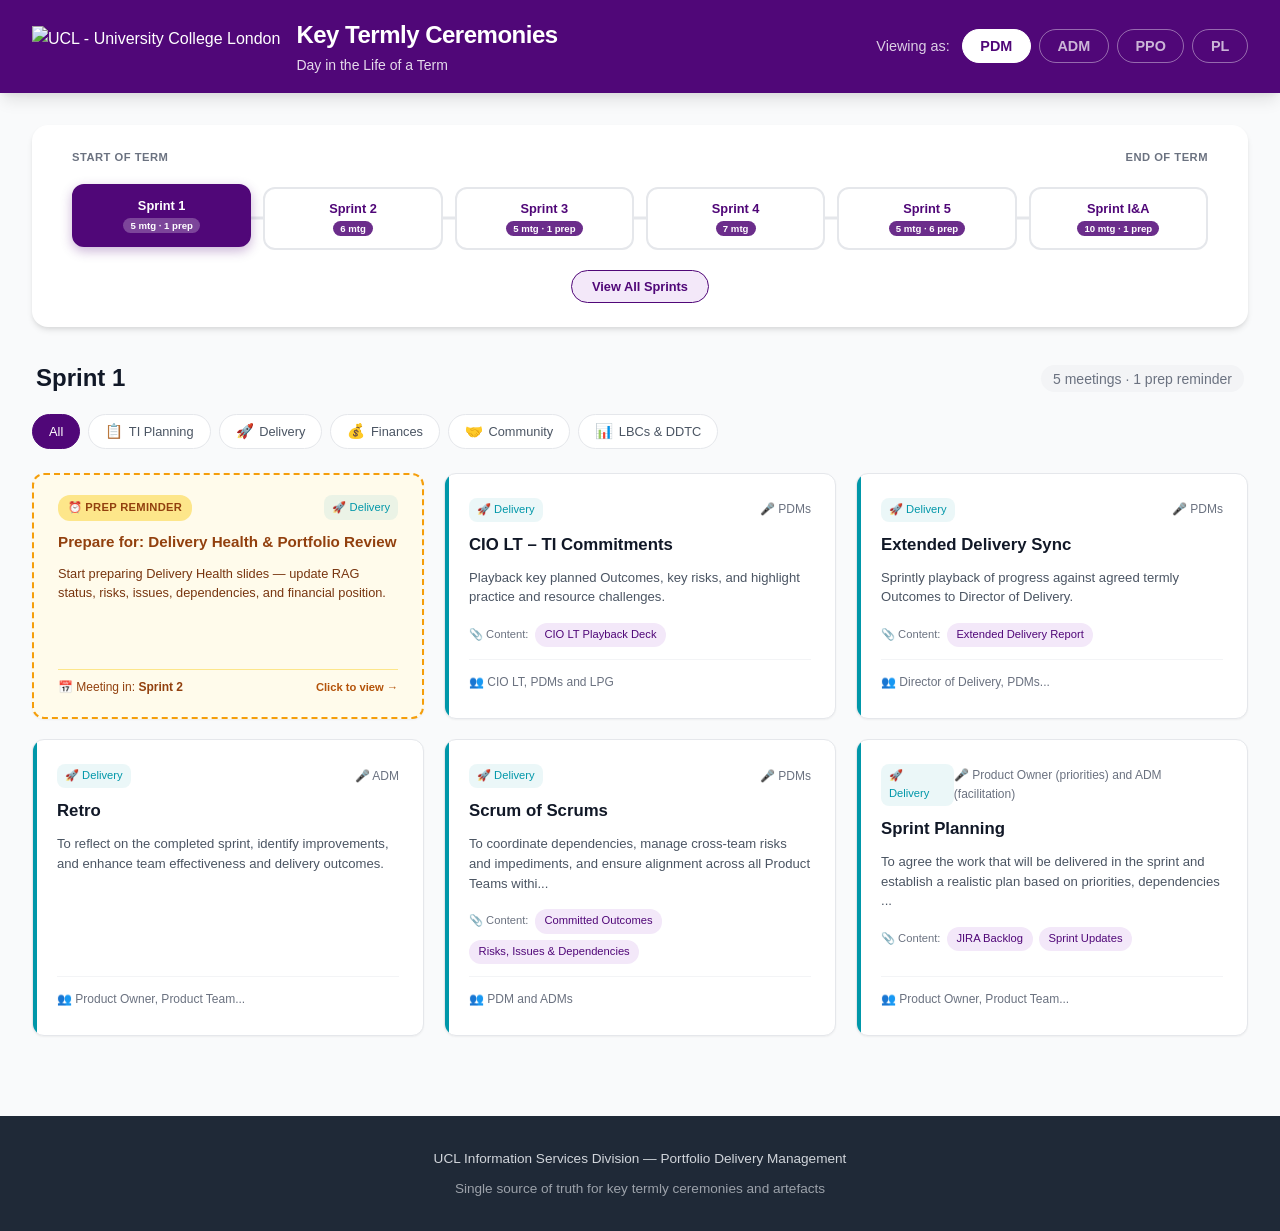
==== commit e559c70d: "Add files via upload" ====
--- a/index.html
+++ b/index.html
@@ -29,8 +29,8 @@
                     <div class="persona-badges" role="group" aria-labelledby="persona-label">
                         <button class="persona-badge active" data-persona="pdm" aria-pressed="true" aria-label="View as Portfolio Delivery Manager">PDM</button>
                         <button class="persona-badge" data-persona="adm" aria-pressed="false" aria-label="View as Agile Delivery Manager">ADM</button>
-                        <button class="persona-badge disabled" data-persona="po" aria-disabled="true" aria-label="Product Owner - Coming Soon" title="Coming Soon">PO</button>
-                        <button class="persona-badge disabled" data-persona="pl" aria-disabled="true" aria-label="Portfolio Lead - Coming Soon" title="Coming Soon">PL</button>
+                        <button class="persona-badge" data-persona="ppo" aria-pressed="false" aria-label="View as Product and Platform Owner">PPO</button>
+                        <button class="persona-badge" data-persona="pl" aria-pressed="false" aria-label="View as Portfolio Lead">PL</button>
                     </div>
                 </nav>
             </div>
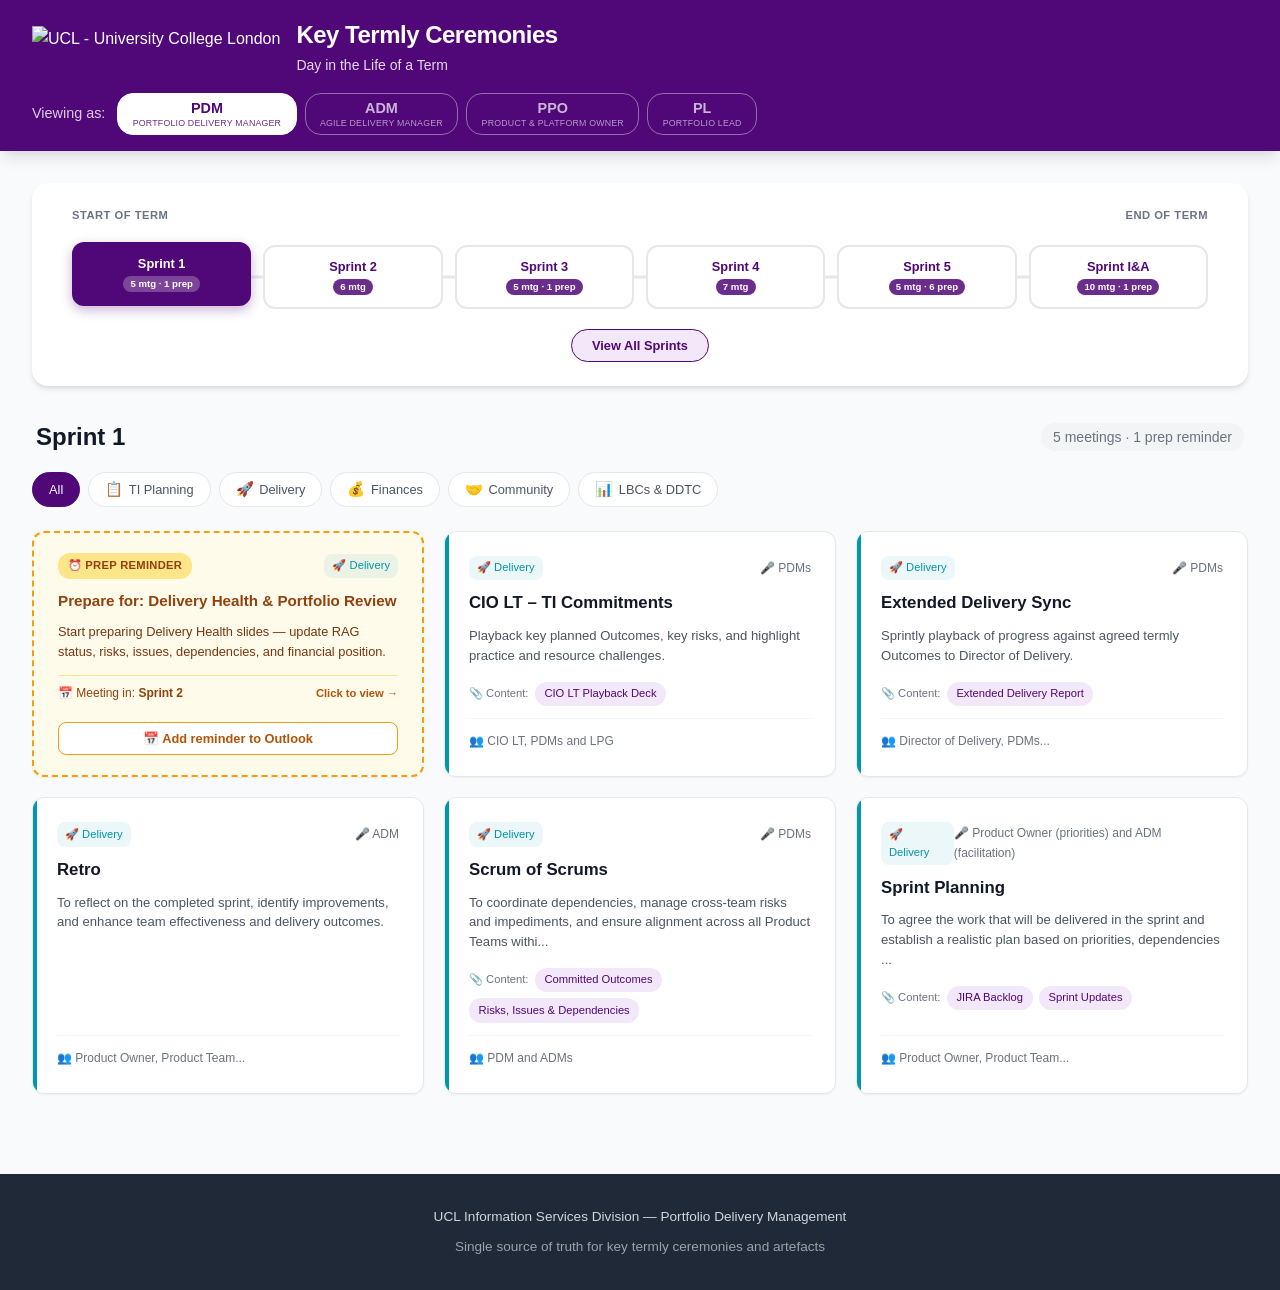
==== commit 88f7f113: "Add files via upload" ====
--- a/index.html
+++ b/index.html
@@ -27,10 +27,22 @@
                 <nav class="persona-selector" aria-label="Role selector">
                     <span class="persona-label" id="persona-label">Viewing as:</span>
                     <div class="persona-badges" role="group" aria-labelledby="persona-label">
-                        <button class="persona-badge active" data-persona="pdm" aria-pressed="true" aria-label="View as Portfolio Delivery Manager">PDM</button>
-                        <button class="persona-badge" data-persona="adm" aria-pressed="false" aria-label="View as Agile Delivery Manager">ADM</button>
-                        <button class="persona-badge" data-persona="ppo" aria-pressed="false" aria-label="View as Product and Platform Owner">PPO</button>
-                        <button class="persona-badge" data-persona="pl" aria-pressed="false" aria-label="View as Portfolio Lead">PL</button>
+                        <button class="persona-badge active" data-persona="pdm" aria-pressed="true" aria-label="View as Portfolio Delivery Manager" title="Portfolio Delivery Manager">
+                            <span class="persona-abbr">PDM</span>
+                            <span class="persona-full">Portfolio Delivery Manager</span>
+                        </button>
+                        <button class="persona-badge" data-persona="adm" aria-pressed="false" aria-label="View as Agile Delivery Manager" title="Agile Delivery Manager">
+                            <span class="persona-abbr">ADM</span>
+                            <span class="persona-full">Agile Delivery Manager</span>
+                        </button>
+                        <button class="persona-badge" data-persona="ppo" aria-pressed="false" aria-label="View as Product and Platform Owner" title="Product & Platform Owner">
+                            <span class="persona-abbr">PPO</span>
+                            <span class="persona-full">Product &amp; Platform Owner</span>
+                        </button>
+                        <button class="persona-badge" data-persona="pl" aria-pressed="false" aria-label="View as Portfolio Lead" title="Portfolio Lead">
+                            <span class="persona-abbr">PL</span>
+                            <span class="persona-full">Portfolio Lead</span>
+                        </button>
                     </div>
                 </nav>
             </div>
@@ -48,31 +60,8 @@
             </div>
             <div class="timeline-track" role="toolbar" aria-label="Sprint selection">
                 <div class="timeline-connector" aria-hidden="true"></div>
-                <div class="timeline-cards">
-                    <button class="sprint-card active" data-sprint="sprint-1" aria-label="Sprint 1, currently selected" aria-pressed="true">
-                        <span class="sprint-card-name">Sprint 1</span>
-                        <span class="sprint-card-count" data-sprint-count="sprint-1"></span>
-                    </button>
-                    <button class="sprint-card" data-sprint="sprint-2" aria-label="Sprint 2" aria-pressed="false">
-                        <span class="sprint-card-name">Sprint 2</span>
-                        <span class="sprint-card-count" data-sprint-count="sprint-2"></span>
-                    </button>
-                    <button class="sprint-card" data-sprint="sprint-3" aria-label="Sprint 3" aria-pressed="false">
-                        <span class="sprint-card-name">Sprint 3</span>
-                        <span class="sprint-card-count" data-sprint-count="sprint-3"></span>
-                    </button>
-                    <button class="sprint-card" data-sprint="sprint-4" aria-label="Sprint 4" aria-pressed="false">
-                        <span class="sprint-card-name">Sprint 4</span>
-                        <span class="sprint-card-count" data-sprint-count="sprint-4"></span>
-                    </button>
-                    <button class="sprint-card" data-sprint="sprint-5" aria-label="Sprint 5" aria-pressed="false">
-                        <span class="sprint-card-name">Sprint 5</span>
-                        <span class="sprint-card-count" data-sprint-count="sprint-5"></span>
-                    </button>
-                    <button class="sprint-card" data-sprint="sprint-6-ia" aria-label="Sprint I&A" aria-pressed="false">
-                        <span class="sprint-card-name">Sprint I&A</span>
-                        <span class="sprint-card-count" data-sprint-count="sprint-6-ia"></span>
-                    </button>
+                <div class="timeline-cards" id="timelineCards">
+                    <!-- Sprint cards populated by JavaScript -->
                 </div>
             </div>
             <div class="view-all-container">
--- a/styles.css
+++ b/styles.css
@@ -180,15 +180,31 @@
 }
 
 .persona-badge {
-    padding: 0.5rem 1.1rem;
-    border-radius: 24px;
+    display: flex;
+    flex-direction: column;
+    align-items: center;
+    gap: 0.1rem;
+    padding: 0.4rem 0.9rem;
+    border-radius: 16px;
     border: 1.5px solid rgba(255,255,255,0.4);
     background: transparent;
     color: rgba(255,255,255,0.7);
-    font-size: 0.9rem;
-    font-weight: 600;
     cursor: pointer;
     transition: var(--transition);
+}
+
+.persona-abbr {
+    font-size: 0.9rem;
+    font-weight: 700;
+}
+
+.persona-full {
+    font-size: 0.55rem;
+    font-weight: 500;
+    opacity: 0.85;
+    text-transform: uppercase;
+    letter-spacing: 0.2px;
+    white-space: nowrap;
 }
 
 .persona-badge.active {
@@ -642,6 +658,33 @@
     font-size: 0.7rem;
     font-weight: 600;
     color: #B45309;
+}
+
+.prep-reminder-calendar {
+    margin-top: 0.6rem;
+}
+
+.outlook-btn {
+    width: 100%;
+    padding: 0.5rem 0.75rem;
+    background: var(--white);
+    border: 1.5px solid #F59E0B;
+    border-radius: var(--radius-md);
+    font-size: 0.8rem;
+    font-weight: 600;
+    color: #B45309;
+    cursor: pointer;
+    transition: var(--transition);
+}
+
+.outlook-btn:hover {
+    background: #F59E0B;
+    color: var(--white);
+}
+
+.outlook-btn:focus-visible {
+    outline: 3px solid #F59E0B;
+    outline-offset: 2px;
 }
 
 /* ========== EMPTY STATE ========== */
@@ -1042,6 +1085,11 @@
         align-items: flex-start;
     }
 
+    /* On mobile, hide the long full-name labels to save space (tooltip still available) */
+    .persona-full {
+        display: none;
+    }
+
     .main-content {
         padding: 1rem;
     }
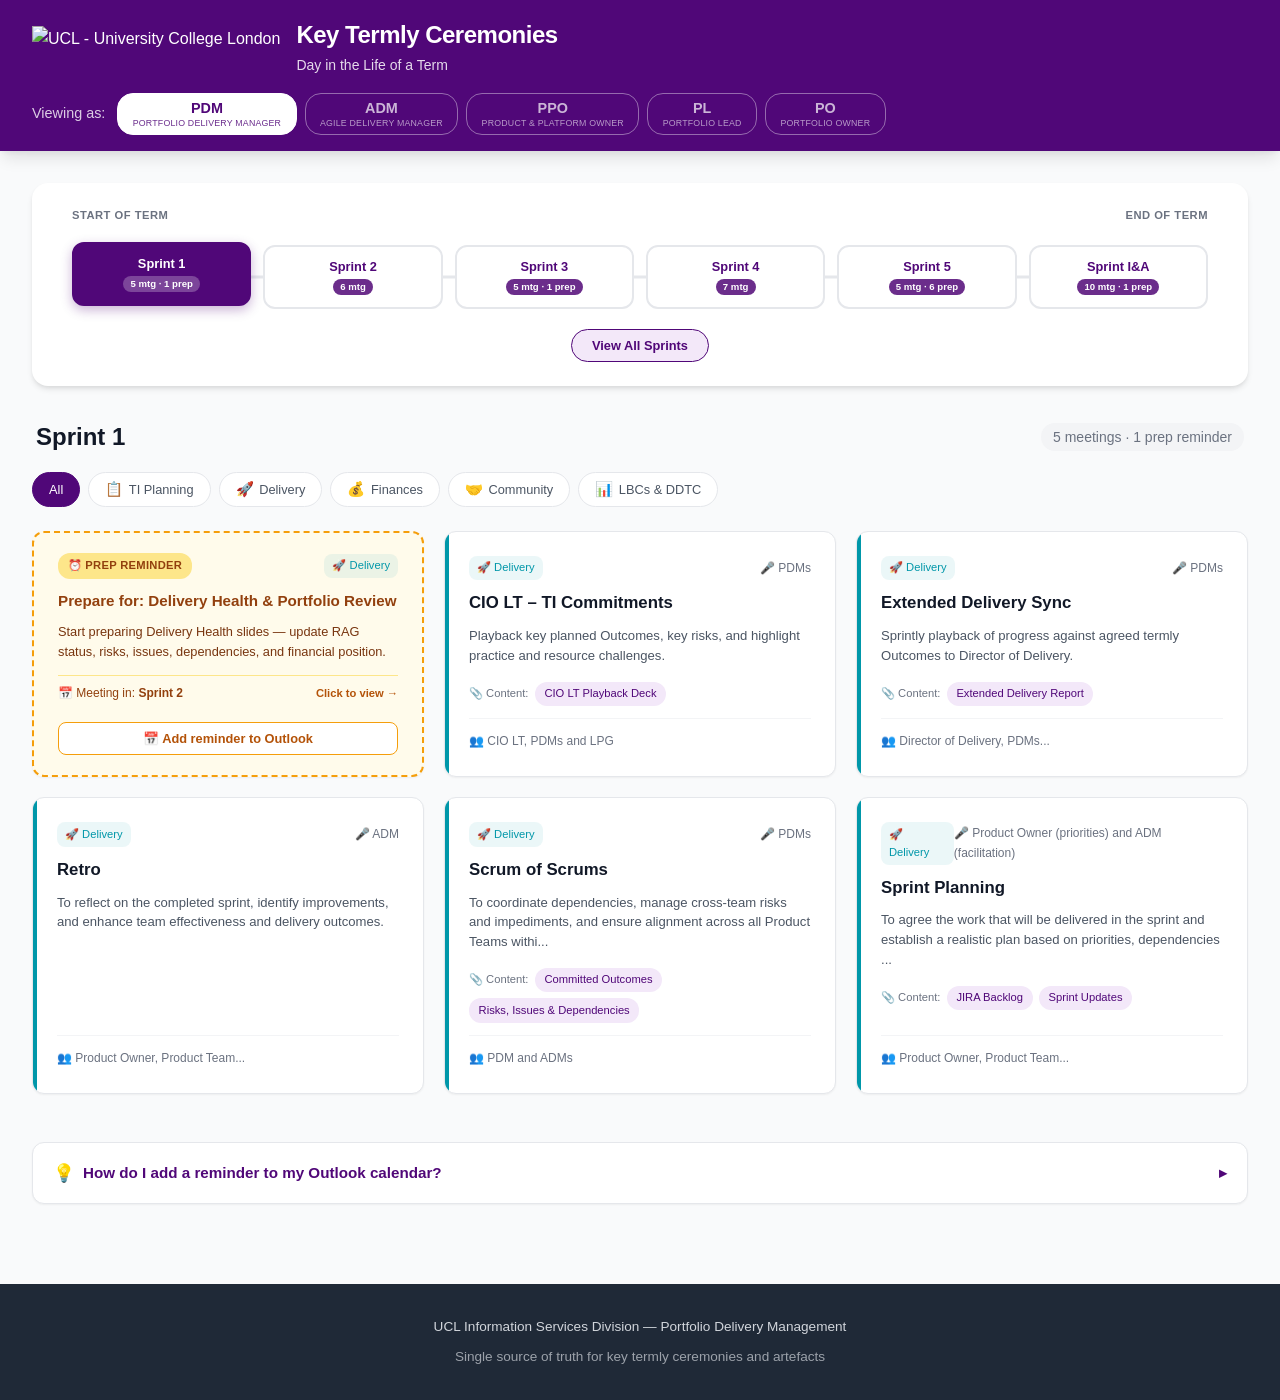
==== commit 7ee07da6: "Add files via upload" ====
--- a/index.html
+++ b/index.html
@@ -42,6 +42,10 @@
                         <button class="persona-badge" data-persona="pl" aria-pressed="false" aria-label="View as Portfolio Lead" title="Portfolio Lead">
                             <span class="persona-abbr">PL</span>
                             <span class="persona-full">Portfolio Lead</span>
+                        </button>
+                        <button class="persona-badge" data-persona="po" aria-pressed="false" aria-label="View as Portfolio Owner" title="Portfolio Owner">
+                            <span class="persona-abbr">PO</span>
+                            <span class="persona-full">Portfolio Owner</span>
                         </button>
                     </div>
                 </nav>
@@ -152,6 +156,27 @@
             <button class="lightbox-close" id="lightboxClose" aria-label="Close enlarged image">&times;</button>
             <img class="lightbox-image" id="lightboxImage" alt="" />
         </div>
+
+        <!-- Help: Adding reminders to Outlook -->
+        <section class="help-section" aria-label="How to add reminders to Outlook">
+            <details class="help-details">
+                <summary class="help-summary">
+                    <span class="help-icon" aria-hidden="true">💡</span>
+                    How do I add a reminder to my Outlook calendar?
+                </summary>
+                <div class="help-content">
+                    <p>Prep reminders show in the sprint <strong>before</strong> a meeting, so you have time to prepare. To add one to your calendar:</p>
+                    <ol class="help-steps">
+                        <li>Click a sprint on the timeline that has a <strong>⏰ Prep Reminder</strong> card.</li>
+                        <li>On the reminder card, click <strong>📅 Add reminder to Outlook</strong>.</li>
+                        <li>A small calendar file (<code>.ics</code>) will download.</li>
+                        <li>Open the downloaded file — it will open in Outlook (or your default calendar app).</li>
+                        <li>In Outlook, click <strong>Save &amp; Close</strong> to add it to your calendar.</li>
+                    </ol>
+                    <p class="help-note">The reminder is created as an all-day event on the first day of the prep sprint. It works with Outlook, Google Calendar, and Apple Calendar. Your other meetings are already in your team diaries — these reminders are just to prompt you to start preparing.</p>
+                </div>
+            </details>
+        </section>
     </main>
 
     <!-- Footer -->
--- a/styles.css
+++ b/styles.css
@@ -1060,6 +1060,102 @@
     background: rgba(255,255,255,0.3);
 }
 
+/* ========== HELP SECTION ========== */
+.help-section {
+    margin: 1rem 0 3rem;
+}
+
+.help-details {
+    background: var(--white);
+    border: 1px solid var(--gray-200);
+    border-radius: var(--radius-lg);
+    box-shadow: var(--shadow-sm);
+    overflow: hidden;
+}
+
+.help-summary {
+    padding: 1rem 1.25rem;
+    font-size: 0.95rem;
+    font-weight: 600;
+    color: var(--ucl-purple);
+    cursor: pointer;
+    display: flex;
+    align-items: center;
+    gap: 0.5rem;
+    list-style: none;
+    user-select: none;
+}
+
+.help-summary::-webkit-details-marker {
+    display: none;
+}
+
+.help-summary::after {
+    content: '▸';
+    margin-left: auto;
+    transition: transform 0.2s ease;
+}
+
+.help-details[open] .help-summary::after {
+    transform: rotate(90deg);
+}
+
+.help-summary:hover {
+    background: var(--ucl-purple-lighter);
+}
+
+.help-summary:focus-visible {
+    outline: 3px solid var(--ucl-purple);
+    outline-offset: -3px;
+}
+
+.help-icon {
+    font-size: 1.1rem;
+}
+
+.help-content {
+    padding: 0 1.25rem 1.25rem;
+    border-top: 1px solid var(--gray-100);
+}
+
+.help-content p {
+    font-size: 0.85rem;
+    color: var(--gray-700);
+    line-height: 1.6;
+    margin-top: 0.75rem;
+}
+
+.help-steps {
+    margin: 0.75rem 0 0 1.25rem;
+    padding: 0;
+}
+
+.help-steps li {
+    font-size: 0.85rem;
+    color: var(--gray-700);
+    line-height: 1.6;
+    margin-bottom: 0.4rem;
+}
+
+.help-content code {
+    background: var(--gray-100);
+    padding: 0.1rem 0.35rem;
+    border-radius: 4px;
+    font-size: 0.8rem;
+    color: var(--ucl-purple);
+}
+
+.help-note {
+    font-size: 0.8rem !important;
+    color: var(--gray-500) !important;
+    font-style: italic;
+    padding: 0.75rem;
+    background: var(--gray-50);
+    border-radius: var(--radius-md);
+    border-left: 3px solid var(--ucl-purple);
+    margin-top: 1rem !important;
+}
+
 /* ========== FOOTER ========== */
 .site-footer {
     background: var(--gray-800);
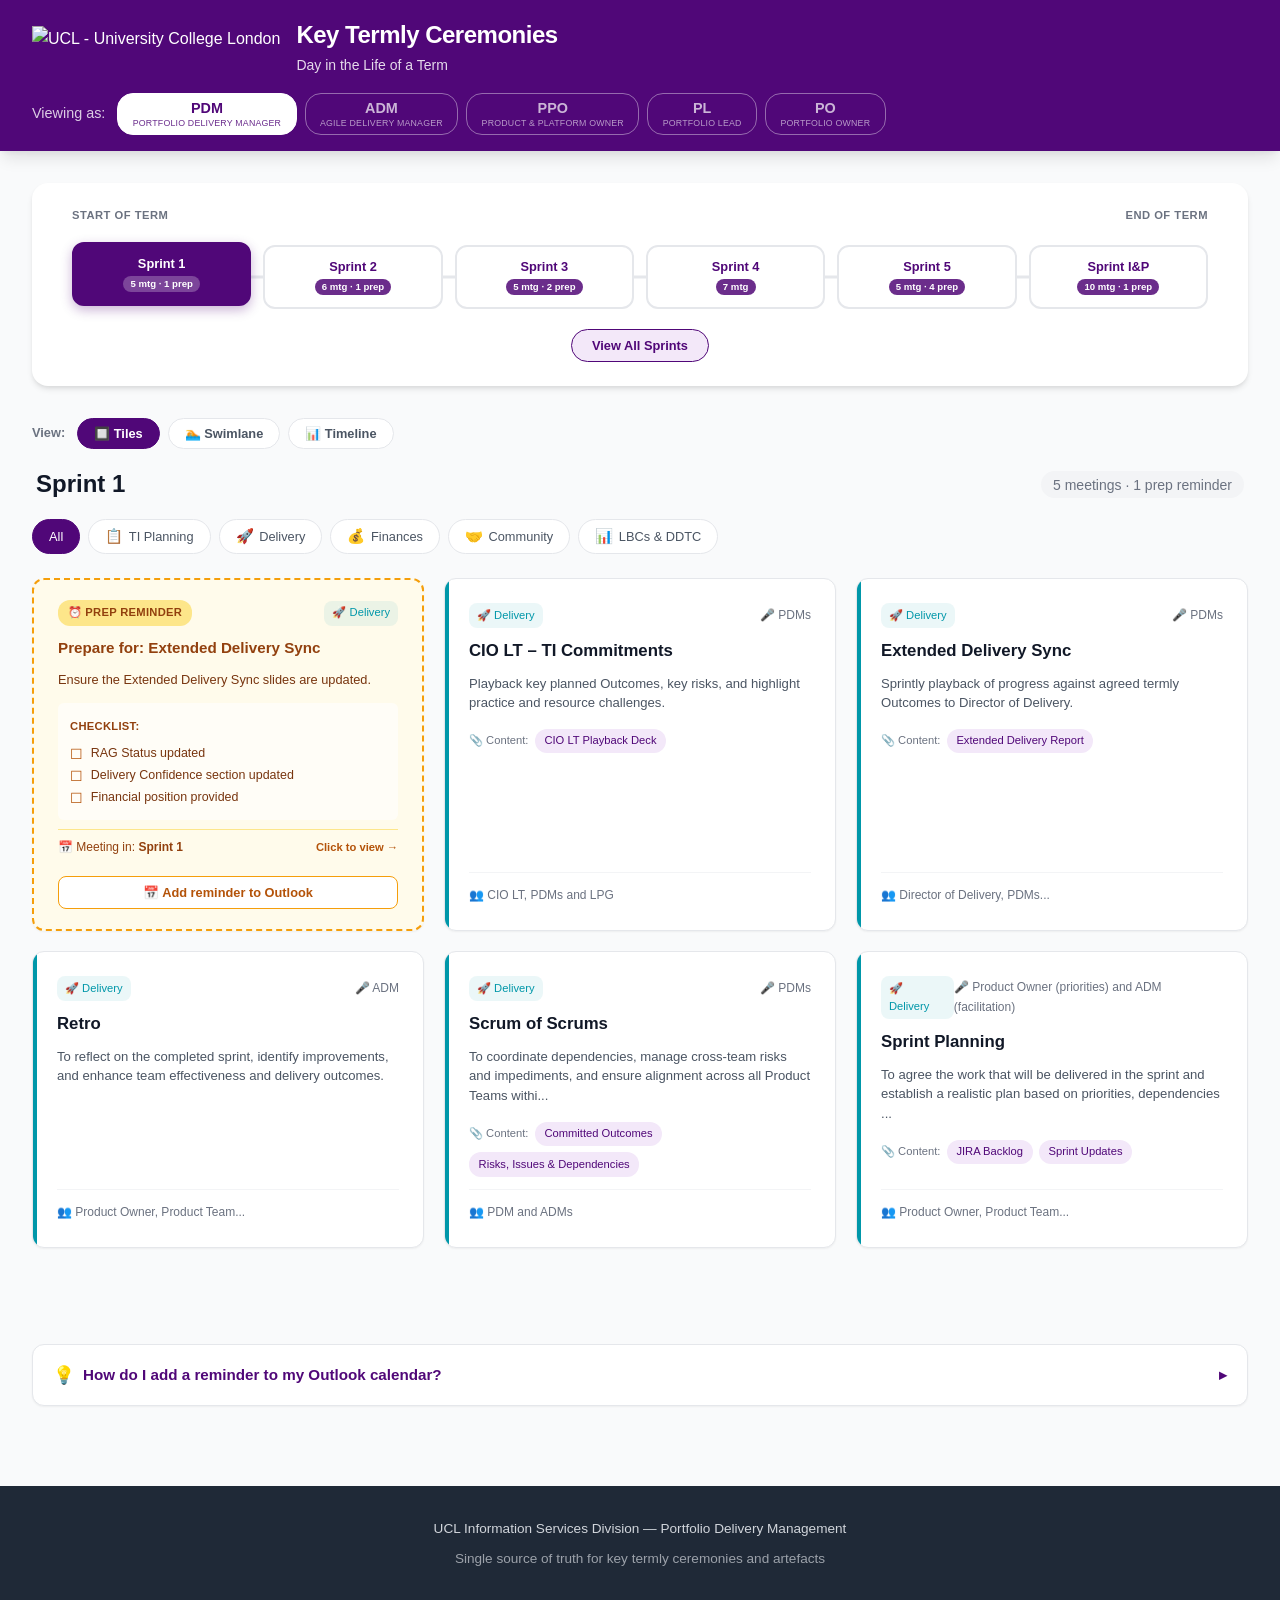
==== commit c28c4723: "Add files via upload" ====
--- a/index.html
+++ b/index.html
@@ -73,6 +73,14 @@
             </div>
         </section>
 
+        <!-- View Switcher -->
+        <section class="view-switcher" aria-label="Choose how to display ceremonies" role="toolbar">
+            <span class="view-switcher-label">View:</span>
+            <button class="view-btn active" data-view="tiles" aria-pressed="true">🔲 Tiles</button>
+            <button class="view-btn" data-view="swimlane" aria-pressed="false">🏊 Swimlane</button>
+            <button class="view-btn" data-view="timeline" aria-pressed="false">📊 Timeline</button>
+        </section>
+
         <!-- Sprint Header -->
         <section class="sprint-header" id="sprintHeader" aria-live="polite">
             <h2 class="sprint-title" id="sprintTitle">Sprint 1</h2>
@@ -101,8 +109,18 @@
             </button>
         </section>
 
-        <!-- Meetings Grid -->
+        <!-- Tiles view (default) -->
         <section class="meetings-grid" id="meetingsGrid" aria-label="List of ceremonies" aria-live="polite">
+            <!-- Populated by JavaScript -->
+        </section>
+
+        <!-- Swimlane view -->
+        <section class="swimlane-view" id="swimlaneView" aria-label="Ceremonies grouped by category" aria-live="polite" hidden>
+            <!-- Populated by JavaScript -->
+        </section>
+
+        <!-- Timeline / Gantt view -->
+        <section class="timeline-gantt-view" id="timelineGanttView" aria-label="Ceremonies across all sprints" aria-live="polite" hidden>
             <!-- Populated by JavaScript -->
         </section>
 
--- a/styles.css
+++ b/styles.css
@@ -386,6 +386,266 @@
     outline-offset: 2px;
 }
 
+/* ========== VIEW SWITCHER ========== */
+.view-switcher {
+    display: flex;
+    align-items: center;
+    gap: 0.5rem;
+    margin-bottom: 1rem;
+    flex-wrap: wrap;
+}
+
+.view-switcher-label {
+    font-size: 0.8rem;
+    font-weight: 600;
+    color: var(--gray-500);
+    margin-right: 0.25rem;
+}
+
+.view-btn {
+    padding: 0.45rem 1rem;
+    border: 1.5px solid var(--gray-200);
+    background: var(--white);
+    border-radius: 20px;
+    font-size: 0.8rem;
+    font-weight: 600;
+    color: var(--gray-600);
+    cursor: pointer;
+    transition: var(--transition);
+}
+
+.view-btn:hover {
+    border-color: var(--ucl-purple);
+    color: var(--ucl-purple);
+}
+
+.view-btn.active {
+    background: var(--ucl-purple);
+    color: var(--white);
+    border-color: var(--ucl-purple);
+}
+
+.view-btn:focus-visible {
+    outline: 3px solid var(--ucl-purple);
+    outline-offset: 2px;
+}
+
+/* ========== SWIMLANE VIEW ========== */
+.swimlane-view {
+    display: flex;
+    flex-direction: column;
+    gap: 1rem;
+    margin-bottom: 3rem;
+}
+
+.swimlane {
+    background: var(--white);
+    border-radius: var(--radius-lg);
+    border: 1px solid var(--gray-200);
+    border-left: 5px solid var(--lane-color, var(--ucl-purple));
+    box-shadow: var(--shadow-sm);
+    overflow: hidden;
+}
+
+.swimlane-header {
+    display: flex;
+    align-items: center;
+    gap: 0.5rem;
+    padding: 0.75rem 1rem;
+    background: color-mix(in srgb, var(--lane-color, var(--ucl-purple)) 8%, white);
+    border-bottom: 1px solid var(--gray-100);
+}
+
+.swimlane-icon {
+    font-size: 1.1rem;
+}
+
+.swimlane-name {
+    font-size: 0.95rem;
+    font-weight: 700;
+    color: var(--lane-color, var(--ucl-purple));
+}
+
+.swimlane-items {
+    display: flex;
+    flex-wrap: wrap;
+    gap: 0.6rem;
+    padding: 1rem;
+}
+
+.swim-chip {
+    display: flex;
+    flex-direction: column;
+    align-items: flex-start;
+    gap: 0.2rem;
+    padding: 0.6rem 0.85rem;
+    border-radius: var(--radius-md);
+    border: 1.5px solid var(--gray-200);
+    background: var(--gray-50);
+    cursor: pointer;
+    transition: var(--transition);
+    text-align: left;
+    min-width: 180px;
+}
+
+.swim-chip:hover {
+    border-color: var(--lane-color, var(--ucl-purple));
+    box-shadow: var(--shadow-md);
+    transform: translateY(-2px);
+}
+
+.swim-chip:focus-visible {
+    outline: 3px solid var(--ucl-purple);
+    outline-offset: 2px;
+}
+
+.swim-chip.reminder {
+    background: #FFFBEB;
+    border: 1.5px dashed #F59E0B;
+}
+
+.swim-chip-title {
+    font-size: 0.82rem;
+    font-weight: 600;
+    color: var(--gray-800);
+}
+
+.swim-chip.reminder .swim-chip-title {
+    color: #92400E;
+}
+
+.swim-chip-meta {
+    font-size: 0.7rem;
+    color: var(--gray-500);
+}
+
+.swim-chip.reminder .swim-chip-meta {
+    color: #B45309;
+}
+
+/* ========== TIMELINE / GANTT VIEW ========== */
+.timeline-gantt-view {
+    margin-bottom: 3rem;
+    overflow-x: auto;
+}
+
+.gantt-table {
+    min-width: 640px;
+    background: var(--white);
+    border-radius: var(--radius-lg);
+    border: 1px solid var(--gray-200);
+    box-shadow: var(--shadow-sm);
+    overflow: hidden;
+}
+
+.gantt-row {
+    display: grid;
+    grid-template-columns: 240px repeat(var(--sprint-cols, 6), 1fr);
+    border-bottom: 1px solid var(--gray-100);
+}
+
+.gantt-row:last-child {
+    border-bottom: none;
+}
+
+.gantt-head {
+    background: var(--ucl-purple);
+}
+
+.gantt-cell {
+    padding: 0.6rem 0.5rem;
+    display: flex;
+    align-items: center;
+    justify-content: center;
+    gap: 0.25rem;
+    min-height: 44px;
+    border-right: 1px solid var(--gray-100);
+}
+
+.gantt-cell:last-child {
+    border-right: none;
+}
+
+.gantt-colhead {
+    font-size: 0.72rem;
+    font-weight: 700;
+    color: var(--white);
+    text-transform: uppercase;
+}
+
+.gantt-rowlabel {
+    justify-content: flex-start;
+    font-size: 0.8rem;
+    font-weight: 600;
+    color: var(--gray-800);
+    text-align: left;
+    background: var(--gray-50);
+}
+
+.gantt-head .gantt-rowlabel {
+    background: transparent;
+    color: var(--white);
+}
+
+.gantt-meeting-label {
+    border: none;
+    cursor: pointer;
+    width: 100%;
+    gap: 0.4rem;
+    transition: var(--transition);
+}
+
+.gantt-meeting-label:hover {
+    background: var(--ucl-purple-lighter);
+    color: var(--ucl-purple);
+}
+
+.gantt-meeting-label:focus-visible {
+    outline: 3px solid var(--ucl-purple);
+    outline-offset: -3px;
+}
+
+.gantt-dot {
+    width: 10px;
+    height: 10px;
+    border-radius: 50%;
+    flex-shrink: 0;
+}
+
+.gantt-bar.meeting {
+    display: block;
+    width: 70%;
+    height: 10px;
+    border-radius: 5px;
+}
+
+.gantt-bar.prep {
+    font-size: 0.9rem;
+    line-height: 1;
+}
+
+.gantt-legend {
+    display: flex;
+    gap: 1.5rem;
+    padding: 0.75rem 1rem;
+    font-size: 0.75rem;
+    color: var(--gray-600);
+}
+
+.gantt-legend-item {
+    display: flex;
+    align-items: center;
+    gap: 0.4rem;
+}
+
+.gantt-legend-bar {
+    width: 24px;
+    height: 10px;
+    border-radius: 5px;
+    background: var(--ucl-purple);
+    display: inline-block;
+}
+
 /* ========== SPRINT HEADER ========== */
 .sprint-header {
     display: flex;
@@ -638,6 +898,44 @@
     font-size: 0.8rem;
     color: #78350F;
     line-height: 1.5;
+}
+
+.prep-reminder-checklist {
+    background: rgba(255, 255, 255, 0.6);
+    border-radius: var(--radius-sm);
+    padding: 0.6rem 0.75rem;
+    margin-top: 0.25rem;
+}
+
+.prep-checklist-label {
+    font-size: 0.7rem;
+    font-weight: 700;
+    color: #92400E;
+    text-transform: uppercase;
+    letter-spacing: 0.3px;
+}
+
+.prep-reminder-checklist ul {
+    margin: 0.4rem 0 0;
+    padding: 0;
+    list-style: none;
+}
+
+.prep-reminder-checklist li {
+    font-size: 0.78rem;
+    color: #78350F;
+    line-height: 1.5;
+    padding-left: 1.3rem;
+    position: relative;
+    margin-bottom: 0.2rem;
+}
+
+.prep-reminder-checklist li::before {
+    content: '☐';
+    position: absolute;
+    left: 0;
+    color: #B45309;
+    font-size: 0.9rem;
 }
 
 .prep-reminder-footer {
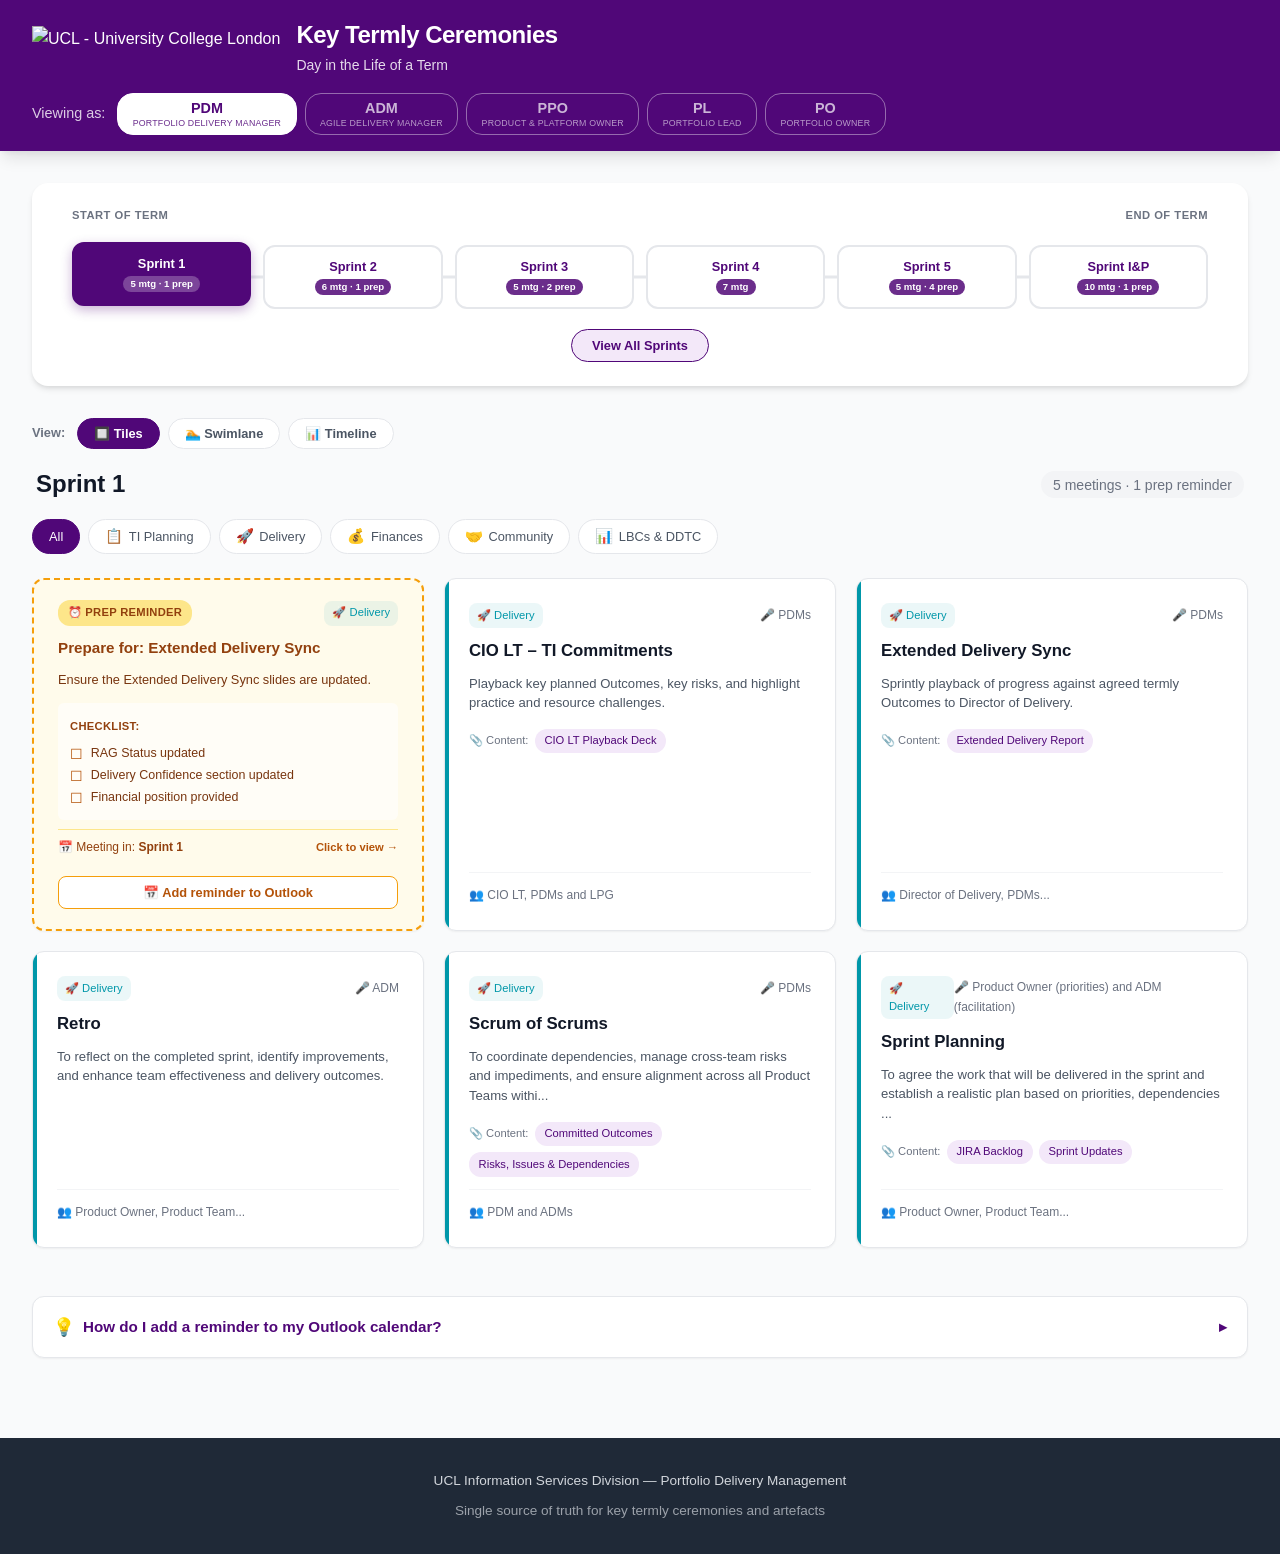
==== commit e176f0d4: "Add files via upload" ====
--- a/index.html
+++ b/index.html
@@ -164,6 +164,42 @@
                     <div class="detail-section" id="responsibilitiesSection">
                         <h3><span class="section-icon" aria-hidden="true">✅</span> Key Responsibilities</h3>
                         <ul id="detailResponsibilities"></ul>
+                    </div>
+                </div>
+            </div>
+        </div>
+
+        <!-- Prep Reminder Detail Panel (Modal) -->
+        <div class="detail-overlay" id="reminderOverlay" role="dialog" aria-modal="true" aria-labelledby="reminderTitle">
+            <div class="detail-panel reminder-panel" id="reminderPanel">
+                <button class="detail-close" id="reminderClose" aria-label="Close reminder details">&times;</button>
+                <div class="detail-header">
+                    <span class="reminder-detail-badge">⏰ Prep Reminder</span>
+                    <span class="detail-sprint-badge" id="reminderSprintBadge"></span>
+                </div>
+                <h2 class="detail-title" id="reminderTitle"></h2>
+
+                <div class="detail-sections">
+                    <div class="detail-section">
+                        <h3><span class="section-icon" aria-hidden="true">✍️</span> What you need to do</h3>
+                        <p id="reminderMessage"></p>
+                    </div>
+
+                    <div class="detail-section" id="reminderChecklistSection">
+                        <h3><span class="section-icon" aria-hidden="true">✅</span> Checklist</h3>
+                        <ul id="reminderChecklist" class="reminder-checklist-list"></ul>
+                    </div>
+
+                    <div class="detail-section">
+                        <h3><span class="section-icon" aria-hidden="true">📅</span> When</h3>
+                        <p id="reminderWhen"></p>
+                    </div>
+
+                    <div class="detail-section">
+                        <div class="reminder-actions">
+                            <button class="outlook-btn" id="reminderOutlookBtn">📅 Add reminder to Outlook</button>
+                            <button class="view-meeting-btn" id="reminderViewMeetingBtn">View meeting details →</button>
+                        </div>
                     </div>
                 </div>
             </div>
--- a/styles.css
+++ b/styles.css
@@ -430,6 +430,11 @@
     outline-offset: 2px;
 }
 
+/* Ensure the hidden attribute always wins over display rules */
+[hidden] {
+    display: none !important;
+}
+
 /* ========== SWIMLANE VIEW ========== */
 .swimlane-view {
     display: flex;
@@ -622,6 +627,24 @@
 .gantt-bar.prep {
     font-size: 0.9rem;
     line-height: 1;
+}
+
+.gantt-cell-clickable {
+    border: none;
+    border-right: 1px solid var(--gray-100);
+    background: transparent;
+    cursor: pointer;
+    transition: var(--transition);
+    font: inherit;
+}
+
+.gantt-cell-clickable:hover {
+    background: var(--ucl-purple-lighter);
+}
+
+.gantt-cell-clickable:focus-visible {
+    outline: 3px solid var(--ucl-purple);
+    outline-offset: -3px;
 }
 
 .gantt-legend {
@@ -1040,6 +1063,84 @@
 
 /* Artefact panel removed - now inline */
 
+/* ========== REMINDER DETAIL PANEL ========== */
+.reminder-panel {
+    max-width: 600px;
+    border-top: 4px solid #F59E0B;
+}
+
+.reminder-detail-badge {
+    padding: 0.3rem 0.75rem;
+    border-radius: 12px;
+    font-size: 0.7rem;
+    font-weight: 700;
+    background: #FDE68A;
+    color: #92400E;
+    text-transform: uppercase;
+    letter-spacing: 0.3px;
+}
+
+.reminder-checklist-list {
+    list-style: none;
+    padding: 0;
+    margin: 0;
+}
+
+.reminder-checklist-list li {
+    font-size: 0.9rem;
+    color: var(--gray-700);
+    padding: 0.4rem 0;
+    padding-left: 1.6rem;
+    position: relative;
+    line-height: 1.5;
+}
+
+.reminder-checklist-list li::before {
+    content: '☐';
+    position: absolute;
+    left: 0;
+    color: #B45309;
+    font-size: 1rem;
+    font-weight: 700;
+}
+
+.reminder-actions {
+    display: flex;
+    flex-wrap: wrap;
+    gap: 0.6rem;
+}
+
+.reminder-actions .outlook-btn {
+    width: auto;
+    flex: 1;
+    min-width: 200px;
+}
+
+.view-meeting-btn {
+    flex: 1;
+    min-width: 160px;
+    padding: 0.5rem 0.75rem;
+    background: var(--gray-100);
+    border: 1.5px solid var(--gray-300);
+    border-radius: var(--radius-md);
+    font-size: 0.8rem;
+    font-weight: 600;
+    color: var(--gray-700);
+    cursor: pointer;
+    transition: var(--transition);
+}
+
+.view-meeting-btn:hover {
+    background: var(--ucl-purple-lighter);
+    border-color: var(--ucl-purple);
+    color: var(--ucl-purple);
+}
+
+.view-meeting-btn:focus-visible {
+    outline: 3px solid var(--ucl-purple);
+    outline-offset: 2px;
+}
+
 @keyframes slideUp {
     from {
         transform: translateY(20px);
